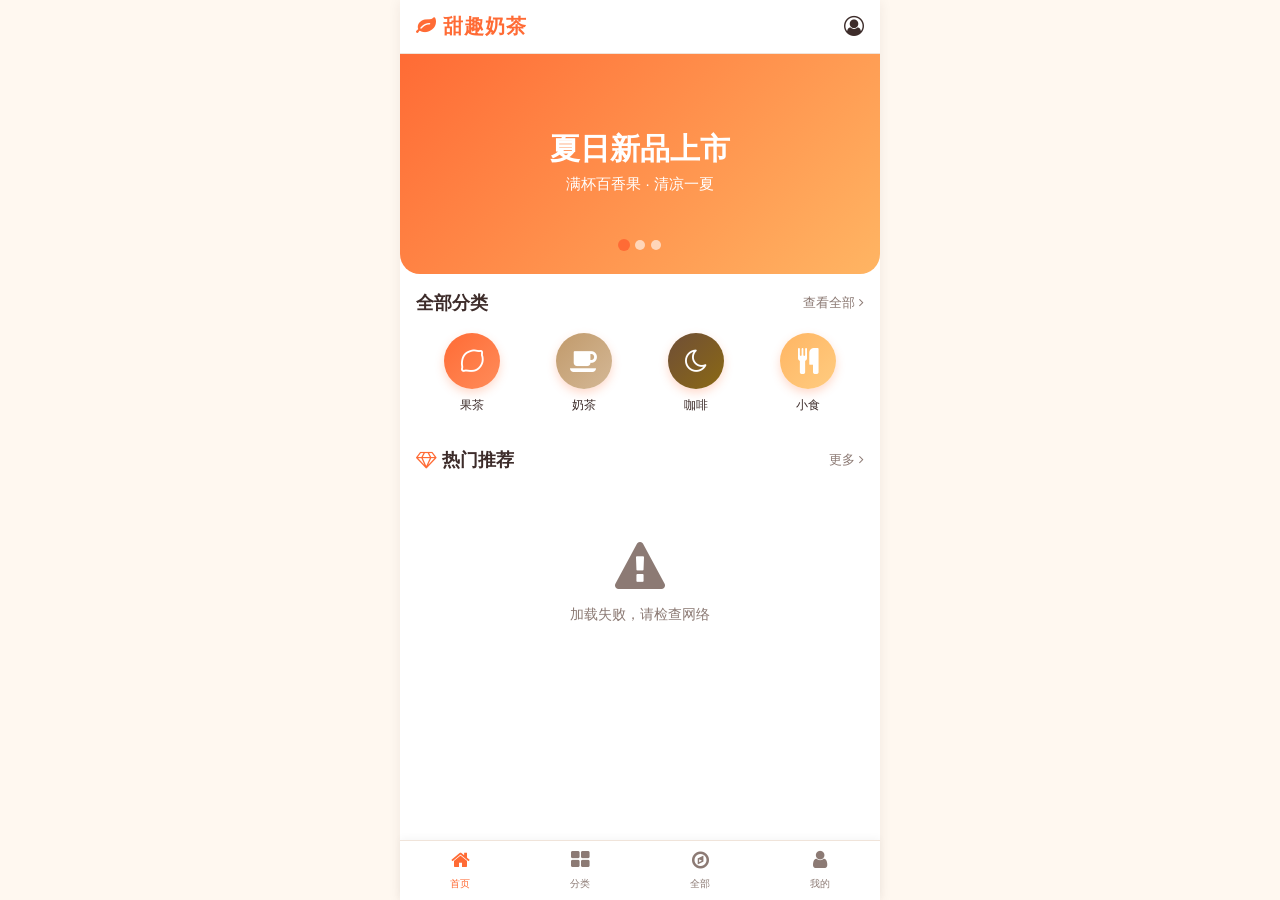
==== target/classes/static/index.html @ 74864b83 "模块12完成提交" ====
<!DOCTYPE html>
<html lang="zh-CN">
<head>
    <meta charset="UTF-8">
    <meta name="viewport" content="width=device-width, initial-scale=1.0, maximum-scale=1.0, user-scalable=no">
    <title>甜趣奶茶 - 首页</title>
    <!-- Bootstrap 3 CSS -->
    <link rel="stylesheet" href="https://cdn.jsdelivr.net/npm/bootstrap@3.4.1/dist/css/bootstrap.min.css">
    <!-- Font Awesome 图标库 -->
    <link rel="stylesheet" href="https://cdn.jsdelivr.net/npm/font-awesome@4.7.0/css/font-awesome.min.css">
    <!-- 全局公共样式 -->
    <link rel="stylesheet" href="css/common.css">
</head>
<body>
<div class="page-container">

    <!-- ========== 顶部导航栏 ========== -->
    <div class="top-nav">
        <div class="brand">
            <i class="fa fa-leaf"></i>甜趣奶茶
        </div>
        <div class="nav-right">
            <a href="profile.html" title="个人中心"><i class="fa fa-user-circle-o"></i></a>
        </div>
    </div>

    <!-- ========== 轮播图 ========== -->
    <div id="homeCarousel" class="carousel slide" data-ride="carousel">
        <!-- 指示器 -->
        <ol class="carousel-indicators">
            <li data-target="#homeCarousel" data-slide-to="0" class="active"></li>
            <li data-target="#homeCarousel" data-slide-to="1"></li>
            <li data-target="#homeCarousel" data-slide-to="2"></li>
        </ol>
        <!-- 轮播内容（使用占位背景色模拟图片） -->
        <div class="carousel-inner" role="listbox">
            <div class="item active">
                <div style="height:220px; background:linear-gradient(135deg, #FF6B35, #FFB563);
                            display:flex;align-items:center;justify-content:center;color:#fff;">
                    <div style="text-align:center;">
                        <h2 style="margin:0;font-weight:700;">夏日新品上市</h2>
                        <p style="margin:8px 0 0;font-size:15px;">满杯百香果 · 清凉一夏</p>
                    </div>
                </div>
            </div>
            <div class="item">
                <div style="height:220px; background:linear-gradient(135deg, #C19A6B, #E8C99B);
                            display:flex;align-items:center;justify-content:center;color:#fff;">
                    <div style="text-align:center;">
                        <h2 style="margin:0;font-weight:700;">芋泥波波回归</h2>
                        <p style="margin:8px 0 0;font-size:15px;">绵密芋泥 · 暖心之选</p>
                    </div>
                </div>
            </div>
            <div class="item">
                <div style="height:220px; background:linear-gradient(135deg, #6F4E37, #A0522D);
                            display:flex;align-items:center;justify-content:center;color:#fff;">
                    <div style="text-align:center;">
                        <h2 style="margin:0;font-weight:700;">新用户首单立减</h2>
                        <p style="margin:8px 0 0;font-size:15px;">注册即享 ¥5 优惠券</p>
                    </div>
                </div>
            </div>
        </div>
    </div>

    <!-- ========== 分类导航图标 ========== -->
    <div class="section-title">
        <h3>全部分类</h3>
        <a href="category.html" class="more">查看全部 <i class="fa fa-angle-right"></i></a>
    </div>
    <div class="category-icons">
        <div class="category-icon-item" onclick="location.href='category.html?cid=1'">
            <div class="icon-circle icon-1"><i class="fa fa-lemon-o"></i></div>
            <span>果茶</span>
        </div>
        <div class="category-icon-item" onclick="location.href='category.html?cid=2'">
            <div class="icon-circle icon-2"><i class="fa fa-coffee"></i></div>
            <span>奶茶</span>
        </div>
        <div class="category-icon-item" onclick="location.href='category.html?cid=3'">
            <div class="icon-circle icon-3"><i class="fa fa-moon-o"></i></div>
            <span>咖啡</span>
        </div>
        <div class="category-icon-item" onclick="location.href='category.html?cid=4'">
            <div class="icon-circle icon-4"><i class="fa fa-cutlery"></i></div>
            <span>小食</span>
        </div>
    </div>

    <!-- ========== 热门推荐区 ========== -->
    <div class="section-title">
        <h3><i class="fa fa-diamond" style="color:#FF6B35;"></i> 热门推荐</h3>
        <a href="list.html" class="more">更多 <i class="fa fa-angle-right"></i></a>
    </div>
    <div class="recommend-list" id="recommendList">
        <!-- 由 JS 动态渲染 -->
        <div class="empty-state">
            <i class="fa fa-spinner fa-spin"></i>
            <p>正在加载推荐…</p>
        </div>
    </div>

    <!-- ========== 底部公共导航栏 ========== -->
    <div class="bottom-nav">
        <div class="nav-item active" onclick="location.href='index.html'">
            <i class="fa fa-home"></i>
            <span>首页</span>
        </div>
        <div class="nav-item" onclick="location.href='category.html'">
            <i class="fa fa-th-large"></i>
            <span>分类</span>
        </div>
        <div class="nav-item" onclick="location.href='list.html'">
            <i class="fa fa-compass"></i>
            <span>全部</span>
        </div>
        <div class="nav-item" onclick="location.href='profile.html'">
            <i class="fa fa-user"></i>
            <span>我的</span>
        </div>
    </div>

</div><!-- /.page-container -->

<!-- jQuery (Bootstrap 依赖) -->
<script src="https://cdn.jsdelivr.net/npm/jquery@1.12.4/dist/jquery.min.js"></script>
<!-- Bootstrap 3 JS -->
<script src="https://cdn.jsdelivr.net/npm/bootstrap@3.4.1/dist/js/bootstrap.min.js"></script>
<!-- 首页逻辑 -->
<script src="js/index.js"></script>
</body>
</html>
---- target/classes/static/css/common.css ----
/* ===========================================
   甜趣奶茶点单系统 - 全局公共样式
   模块1：首页统筹（组长任务）
   =========================================== */

/* ---- 全局变量与重置 ---- */
:root {
    --primary: #FF6B35;       /* 活力橙 - 主色调 */
    --primary-dark: #E55A2B;
    --accent: #FFB563;        /* 暖金 - 强调色 */
    --bg-light: #FFF8F0;      /* 浅米色背景 */
    --text-dark: #3D2C2A;
    --text-gray: #8C7A74;
    --white: #FFFFFF;
    --border: #F0E4DA;
    --shadow: 0 2px 12px rgba(61, 44, 42, 0.08);
    --nav-height: 60px;
}

* {
    margin: 0;
    padding: 0;
    box-sizing: border-box;
}

html, body {
    height: 100%;
    font-family: "PingFang SC", "Microsoft YaHei", "Helvetica Neue", Arial, sans-serif;
    color: var(--text-dark);
    background: var(--bg-light);
}

body {
    padding-bottom: calc(var(--nav-height) + 20px); /* 为底部导航留空间 */
    -webkit-font-smoothing: antialiased;
}

a {
    color: var(--primary);
    text-decoration: none;
}
a:hover, a:focus {
    color: var(--primary-dark);
    text-decoration: none;
}

/* ---- 页面主容器 ---- */
.page-container {
    max-width: 480px;
    margin: 0 auto;
    background: var(--white);
    min-height: 100vh;
    box-shadow: var(--shadow);
    position: relative;
}

/* ---- 顶部导航栏 ---- */
.top-nav {
    display: flex;
    align-items: center;
    justify-content: space-between;
    padding: 12px 16px;
    background: var(--white);
    position: sticky;
    top: 0;
    z-index: 100;
    border-bottom: 1px solid var(--border);
}
.top-nav .brand {
    font-size: 20px;
    font-weight: 700;
    color: var(--primary);
    letter-spacing: 1px;
}
.top-nav .brand i {
    margin-right: 6px;
}
.top-nav .nav-right a {
    color: var(--text-dark);
    font-size: 20px;
    margin-left: 16px;
}

/* ---- 轮播图（Bootstrap 覆盖） ---- */
.carousel {
    border-radius: 0 0 20px 20px;
    overflow: hidden;
}
.carousel-inner .item img {
    width: 100%;
    height: 220px;
    object-fit: cover;
}
.carousel-indicators {
    bottom: 8px;
}
.carousel-indicators li {
    background-color: rgba(255,255,255,0.6);
    border: none;
}
.carousel-indicators .active {
    background-color: var(--primary);
}

/* ---- 区块标题 ---- */
.section-title {
    display: flex;
    align-items: center;
    justify-content: space-between;
    padding: 20px 16px 12px;
}
.section-title h3 {
    font-size: 18px;
    font-weight: 700;
    margin: 0;
    color: var(--text-dark);
}
.section-title .more {
    font-size: 13px;
    color: var(--text-gray);
}

/* ---- 分类导航图标 ---- */
.category-icons {
    display: flex;
    justify-content: space-around;
    padding: 8px 16px 16px;
}
.category-icon-item {
    text-align: center;
    cursor: pointer;
    transition: transform 0.2s;
}
.category-icon-item:hover {
    transform: scale(1.08);
}
.category-icon-item .icon-circle {
    width: 56px;
    height: 56px;
    border-radius: 50%;
    display: flex;
    align-items: center;
    justify-content: center;
    margin: 0 auto 8px;
    font-size: 26px;
    color: var(--white);
    box-shadow: 0 4px 10px rgba(255, 107, 53, 0.25);
}
.icon-1 { background: linear-gradient(135deg, #FF6B35, #FF8C5A); }
.icon-2 { background: linear-gradient(135deg, #C19A6B, #D4B896); }
.icon-3 { background: linear-gradient(135deg, #6F4E37, #8B6914); }
.icon-4 { background: linear-gradient(135deg, #FFB563, #FFCC80); }

.category-icon-item span {
    display: block;
    font-size: 12px;
    color: var(--text-dark);
    font-weight: 500;
}

/* ---- 推荐商品卡片 ---- */
.recommend-list {
    padding: 0 16px 16px;
}
.recommend-card {
    display: flex;
    align-items: center;
    background: var(--white);
    border-radius: 12px;
    padding: 10px;
    margin-bottom: 12px;
    box-shadow: var(--shadow);
    cursor: pointer;
    transition: transform 0.2s;
}
.recommend-card:hover {
    transform: translateY(-2px);
}
.recommend-card .card-img {
    width: 80px;
    height: 80px;
    border-radius: 10px;
    object-fit: cover;
    flex-shrink: 0;
    background: #F5E6D8;
}
.recommend-card .card-info {
    flex: 1;
    padding-left: 12px;
}
.recommend-card .card-info h4 {
    font-size: 15px;
    font-weight: 600;
    margin: 0 0 4px;
    color: var(--text-dark);
}
.recommend-card .card-info .desc {
    font-size: 12px;
    color: var(--text-gray);
    margin-bottom: 6px;
    white-space: nowrap;
    overflow: hidden;
    text-overflow: ellipsis;
}
.recommend-card .card-info .price {
    font-size: 18px;
    font-weight: 700;
    color: var(--primary);
}
.recommend-card .card-info .price::before {
    content: '¥';
    font-size: 13px;
}

/* ---- 底部公共导航栏 ---- */
.bottom-nav {
    position: fixed;
    bottom: 0;
    left: 50%;
    transform: translateX(-50%);
    width: 100%;
    max-width: 480px;
    height: var(--nav-height);
    background: var(--white);
    display: flex;
    justify-content: space-around;
    align-items: center;
    border-top: 1px solid var(--border);
    box-shadow: 0 -2px 8px rgba(0,0,0,0.04);
    z-index: 200;
}
.bottom-nav .nav-item {
    text-align: center;
    color: var(--text-gray);
    cursor: pointer;
    transition: color 0.2s;
    flex: 1;
}
.bottom-nav .nav-item.active {
    color: var(--primary);
}
.bottom-nav .nav-item i {
    display: block;
    font-size: 20px;
    margin-bottom: 2px;
}
.bottom-nav .nav-item span {
    font-size: 10px;
}

/* ---- 商品卡片（通用） ---- */
.product-grid {
    display: grid;
    grid-template-columns: 1fr 1fr;
    gap: 12px;
    padding: 0 16px 16px;
}
.product-card {
    background: var(--white);
    border-radius: 12px;
    overflow: hidden;
    box-shadow: var(--shadow);
    cursor: pointer;
    transition: transform 0.2s;
}
.product-card:hover {
    transform: translateY(-2px);
}
.product-card img {
    width: 100%;
    height: 140px;
    object-fit: cover;
    background: #F5E6D8;
}
.product-card .p-info {
    padding: 10px;
}
.product-card .p-info h5 {
    font-size: 14px;
    font-weight: 600;
    margin: 0 0 4px;
}
.product-card .p-info .p-price {
    font-size: 16px;
    font-weight: 700;
    color: var(--primary);
}
.product-card .p-info .p-price::before {
    content: '¥';
    font-size: 12px;
}

/* ---- 空状态 ---- */
.empty-state {
    text-align: center;
    padding: 60px 20px;
    color: var(--text-gray);
}
.empty-state i {
    font-size: 50px;
    display: block;
    margin-bottom: 12px;
}

/* ---- 简单按钮 ---- */
.btn-primary-custom {
    background: var(--primary);
    border: none;
    color: #fff;
    padding: 10px 24px;
    border-radius: 20px;
    font-size: 14px;
    font-weight: 600;
    cursor: pointer;
    transition: background 0.2s;
}
.btn-primary-custom:hover {
    background: var(--primary-dark);
}

.btn-outline-custom {
    background: transparent;
    border: 1.5px solid var(--primary);
    color: var(--primary);
    padding: 8px 20px;
    border-radius: 20px;
    font-size: 13px;
    cursor: pointer;
    transition: all 0.2s;
}
.btn-outline-custom:hover {
    background: var(--primary);
    color: #fff;
}

/* ---- 响应式 ---- */
@media (max-width: 480px) {
    .page-container {
        box-shadow: none;
    }
    .carousel-inner .item img {
        height: 180px;
    }
}
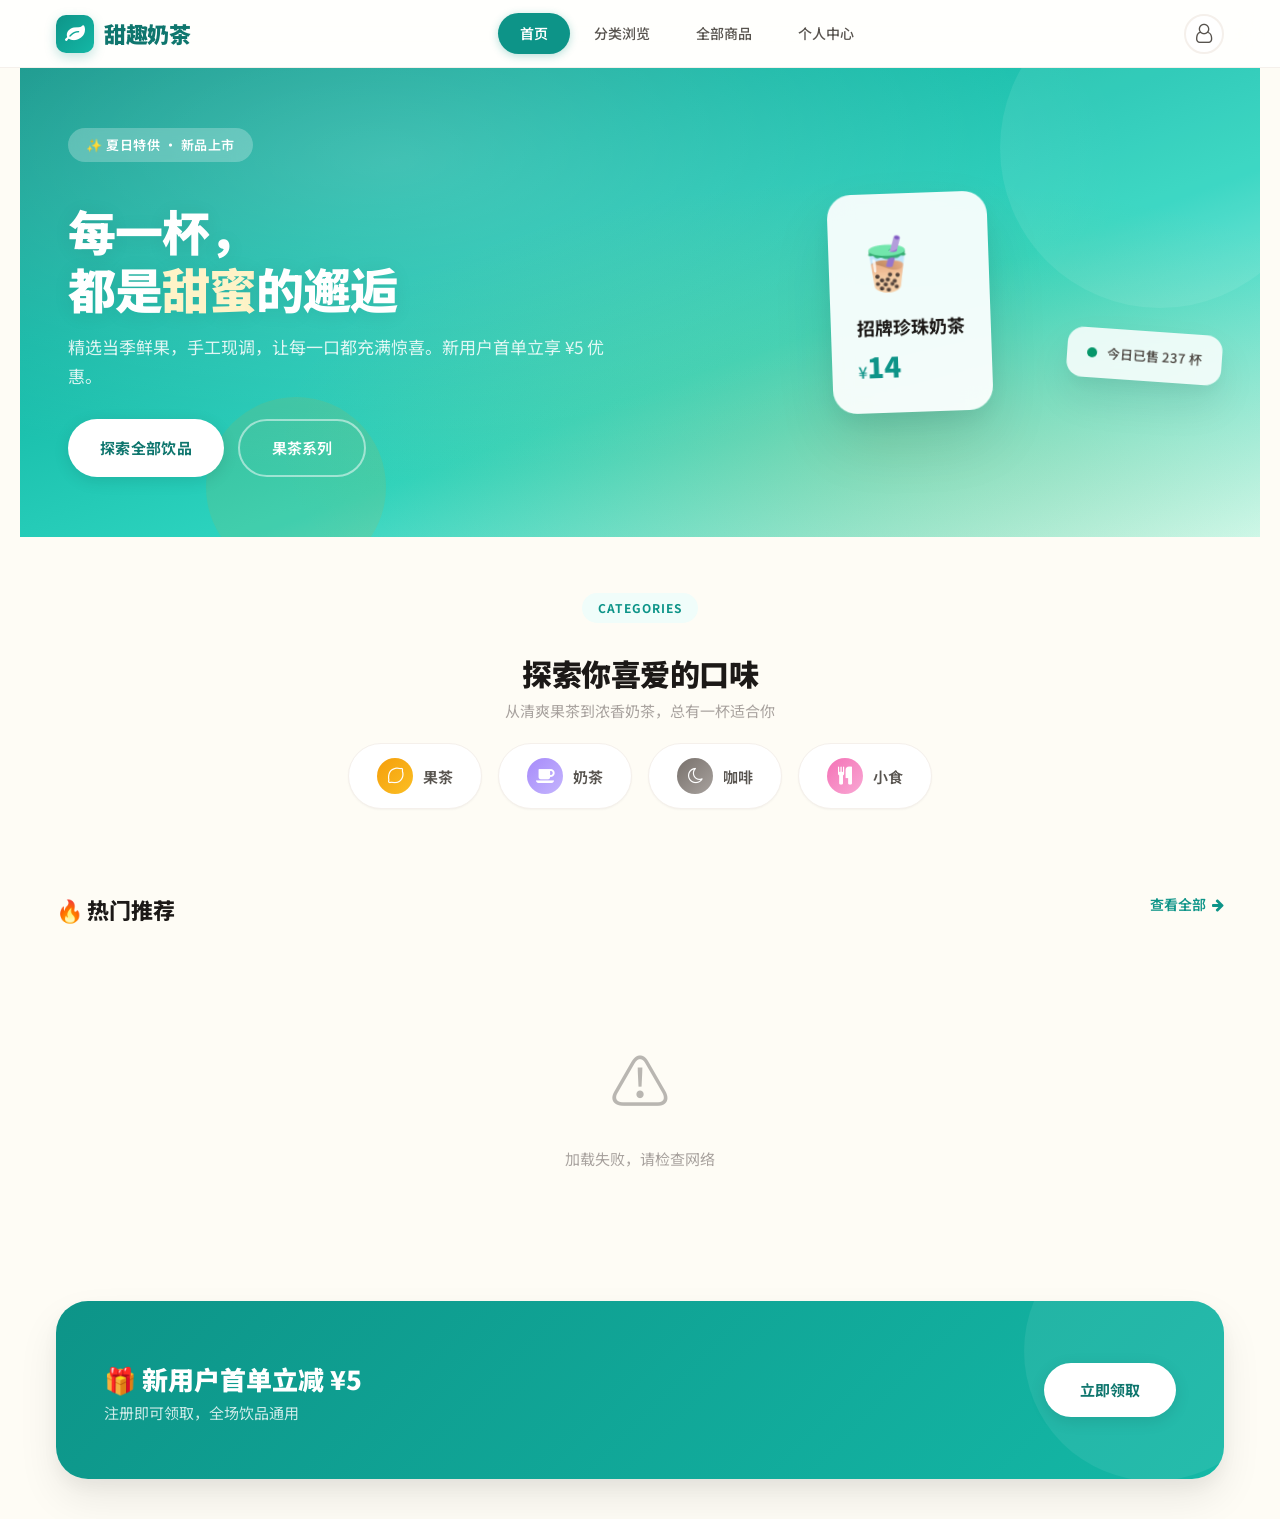
==== commit ed04822e: "美化前端" ====
--- a/target/classes/static/index.html
+++ b/target/classes/static/index.html
@@ -1,133 +1,107 @@
 <!DOCTYPE html>
 <html lang="zh-CN">
 <head>
-    <meta charset="UTF-8">
-    <meta name="viewport" content="width=device-width, initial-scale=1.0, maximum-scale=1.0, user-scalable=no">
-    <title>甜趣奶茶 - 首页</title>
-    <!-- Bootstrap 3 CSS -->
-    <link rel="stylesheet" href="https://cdn.jsdelivr.net/npm/bootstrap@3.4.1/dist/css/bootstrap.min.css">
-    <!-- Font Awesome 图标库 -->
-    <link rel="stylesheet" href="https://cdn.jsdelivr.net/npm/font-awesome@4.7.0/css/font-awesome.min.css">
-    <!-- 全局公共样式 -->
-    <link rel="stylesheet" href="css/common.css">
+<meta charset="UTF-8">
+<meta name="viewport" content="width=device-width,initial-scale=1.0">
+<title>甜趣奶茶 - 每一杯都是甜蜜的邂逅</title>
+<link rel="stylesheet" href="https://cdn.jsdelivr.net/npm/bootstrap@3.4.1/dist/css/bootstrap.min.css">
+<link rel="stylesheet" href="https://cdn.jsdelivr.net/npm/font-awesome@4.7.0/css/font-awesome.min.css">
+<link rel="stylesheet" href="css/common.css">
 </head>
 <body>
+
+<!-- ====== Header ====== -->
+<header class="desktop-header" id="mainHeader">
+  <div class="header-inner">
+    <a href="index.html" class="header-brand">
+      <div class="brand-icon"><i class="fa fa-leaf"></i></div>
+      甜趣奶茶
+    </a>
+    <nav class="header-nav">
+      <a class="nav-link active" href="index.html">首页</a>
+      <a class="nav-link" href="category.html">分类浏览</a>
+      <a class="nav-link" href="list.html">全部商品</a>
+      <a class="nav-link" href="profile.html">个人中心</a>
+    </nav>
+    <a href="profile.html" class="header-user-btn"><i class="fa fa-user-o"></i></a>
+  </div>
+</header>
+
 <div class="page-container">
 
-    <!-- ========== 顶部导航栏 ========== -->
-    <div class="top-nav">
-        <div class="brand">
-            <i class="fa fa-leaf"></i>甜趣奶茶
+  <!-- ====== Hero ====== -->
+  <section class="hero-banner">
+    <div class="hero-deco-2"></div>
+    <div class="hero-text">
+      <div class="hero-badge">✨ 夏日特供 · 新品上市</div>
+      <h1>每一杯，<br>都是<span class="highlight">甜蜜</span>的邂逅</h1>
+      <p>精选当季鲜果，手工现调，让每一口都充满惊喜。新用户首单立享 ¥5 优惠。</p>
+      <div class="hero-btns">
+        <button class="btn-hero-primary" onclick="location.href='list.html'">探索全部饮品</button>
+        <button class="btn-hero-outline" onclick="location.href='category.html?cid=1'">果茶系列</button>
+      </div>
+    </div>
+    <div class="hero-visual">
+      <div class="hero-float-card">
+        <div class="fc-emoji">🧋</div>
+        <div class="fc-title">招牌珍珠奶茶</div>
+        <div class="fc-price"><small>¥</small>14</div>
+      </div>
+      <div class="hero-float-card-2">
+        <div class="fc2-row">
+          <div class="fc2-dot"></div>
+          <span class="fc2-text">今日已售 237 杯</span>
         </div>
-        <div class="nav-right">
-            <a href="profile.html" title="个人中心"><i class="fa fa-user-circle-o"></i></a>
-        </div>
+      </div>
     </div>
+  </section>
 
-    <!-- ========== 轮播图 ========== -->
-    <div id="homeCarousel" class="carousel slide" data-ride="carousel">
-        <!-- 指示器 -->
-        <ol class="carousel-indicators">
-            <li data-target="#homeCarousel" data-slide-to="0" class="active"></li>
-            <li data-target="#homeCarousel" data-slide-to="1"></li>
-            <li data-target="#homeCarousel" data-slide-to="2"></li>
-        </ol>
-        <!-- 轮播内容（使用占位背景色模拟图片） -->
-        <div class="carousel-inner" role="listbox">
-            <div class="item active">
-                <div style="height:220px; background:linear-gradient(135deg, #FF6B35, #FFB563);
-                            display:flex;align-items:center;justify-content:center;color:#fff;">
-                    <div style="text-align:center;">
-                        <h2 style="margin:0;font-weight:700;">夏日新品上市</h2>
-                        <p style="margin:8px 0 0;font-size:15px;">满杯百香果 · 清凉一夏</p>
-                    </div>
-                </div>
-            </div>
-            <div class="item">
-                <div style="height:220px; background:linear-gradient(135deg, #C19A6B, #E8C99B);
-                            display:flex;align-items:center;justify-content:center;color:#fff;">
-                    <div style="text-align:center;">
-                        <h2 style="margin:0;font-weight:700;">芋泥波波回归</h2>
-                        <p style="margin:8px 0 0;font-size:15px;">绵密芋泥 · 暖心之选</p>
-                    </div>
-                </div>
-            </div>
-            <div class="item">
-                <div style="height:220px; background:linear-gradient(135deg, #6F4E37, #A0522D);
-                            display:flex;align-items:center;justify-content:center;color:#fff;">
-                    <div style="text-align:center;">
-                        <h2 style="margin:0;font-weight:700;">新用户首单立减</h2>
-                        <p style="margin:8px 0 0;font-size:15px;">注册即享 ¥5 优惠券</p>
-                    </div>
-                </div>
-            </div>
-        </div>
+  <!-- ====== 分类导航 ====== -->
+  <div class="section-head">
+    <div class="sh-label">Categories</div>
+    <h2>探索你喜爱的口味</h2>
+    <p>从清爽果茶到浓香奶茶，总有一杯适合你</p>
+  </div>
+  <div class="category-pills">
+    <div class="cat-pill" onclick="location.href='category.html?cid=1'">
+      <div class="cp-icon cp-1"><i class="fa fa-lemon-o"></i></div> 果茶
     </div>
+    <div class="cat-pill" onclick="location.href='category.html?cid=2'">
+      <div class="cp-icon cp-2"><i class="fa fa-coffee"></i></div> 奶茶
+    </div>
+    <div class="cat-pill" onclick="location.href='category.html?cid=3'">
+      <div class="cp-icon cp-3"><i class="fa fa-moon-o"></i></div> 咖啡
+    </div>
+    <div class="cat-pill" onclick="location.href='category.html?cid=4'">
+      <div class="cp-icon cp-4"><i class="fa fa-cutlery"></i></div> 小食
+    </div>
+  </div>
 
-    <!-- ========== 分类导航图标 ========== -->
-    <div class="section-title">
-        <h3>全部分类</h3>
-        <a href="category.html" class="more">查看全部 <i class="fa fa-angle-right"></i></a>
+  <!-- ====== 热门推荐 ====== -->
+  <div class="section-title-bar">
+    <h3>🔥 热门推荐</h3>
+    <a href="list.html" class="more-link">查看全部 <i class="fa fa-arrow-right"></i></a>
+  </div>
+  <div class="product-grid-4" id="recommendGrid">
+    <div class="empty-state">
+      <div class="es-icon">☕</div>
+      <p>正在加载推荐…</p>
     </div>
-    <div class="category-icons">
-        <div class="category-icon-item" onclick="location.href='category.html?cid=1'">
-            <div class="icon-circle icon-1"><i class="fa fa-lemon-o"></i></div>
-            <span>果茶</span>
-        </div>
-        <div class="category-icon-item" onclick="location.href='category.html?cid=2'">
-            <div class="icon-circle icon-2"><i class="fa fa-coffee"></i></div>
-            <span>奶茶</span>
-        </div>
-        <div class="category-icon-item" onclick="location.href='category.html?cid=3'">
-            <div class="icon-circle icon-3"><i class="fa fa-moon-o"></i></div>
-            <span>咖啡</span>
-        </div>
-        <div class="category-icon-item" onclick="location.href='category.html?cid=4'">
-            <div class="icon-circle icon-4"><i class="fa fa-cutlery"></i></div>
-            <span>小食</span>
-        </div>
+  </div>
+
+  <!-- ====== CTA Banner ====== -->
+  <div class="cta-banner">
+    <div class="cta-text">
+      <h3>🎁 新用户首单立减 ¥5</h3>
+      <p>注册即可领取，全场饮品通用</p>
     </div>
+    <button class="cta-btn" onclick="location.href='login.html'">立即领取</button>
+  </div>
 
-    <!-- ========== 热门推荐区 ========== -->
-    <div class="section-title">
-        <h3><i class="fa fa-diamond" style="color:#FF6B35;"></i> 热门推荐</h3>
-        <a href="list.html" class="more">更多 <i class="fa fa-angle-right"></i></a>
-    </div>
-    <div class="recommend-list" id="recommendList">
-        <!-- 由 JS 动态渲染 -->
-        <div class="empty-state">
-            <i class="fa fa-spinner fa-spin"></i>
-            <p>正在加载推荐…</p>
-        </div>
-    </div>
+</div>
 
-    <!-- ========== 底部公共导航栏 ========== -->
-    <div class="bottom-nav">
-        <div class="nav-item active" onclick="location.href='index.html'">
-            <i class="fa fa-home"></i>
-            <span>首页</span>
-        </div>
-        <div class="nav-item" onclick="location.href='category.html'">
-            <i class="fa fa-th-large"></i>
-            <span>分类</span>
-        </div>
-        <div class="nav-item" onclick="location.href='list.html'">
-            <i class="fa fa-compass"></i>
-            <span>全部</span>
-        </div>
-        <div class="nav-item" onclick="location.href='profile.html'">
-            <i class="fa fa-user"></i>
-            <span>我的</span>
-        </div>
-    </div>
-
-</div><!-- /.page-container -->
-
-<!-- jQuery (Bootstrap 依赖) -->
 <script src="https://cdn.jsdelivr.net/npm/jquery@1.12.4/dist/jquery.min.js"></script>
-<!-- Bootstrap 3 JS -->
 <script src="https://cdn.jsdelivr.net/npm/bootstrap@3.4.1/dist/js/bootstrap.min.js"></script>
-<!-- 首页逻辑 -->
 <script src="js/index.js"></script>
 </body>
 </html>
--- a/target/classes/static/css/common.css
+++ b/target/classes/static/css/common.css
@@ -1,344 +1,749 @@
-/* ===========================================
-   甜趣奶茶点单系统 - 全局公共样式
-   模块1：首页统筹（组长任务）
-   =========================================== */
-
-/* ---- 全局变量与重置 ---- */
+/* ============================================================
+   甜趣奶茶 · Sweet Tea
+   设计主题：都市茶寮 — 温润 × 精致 × 呼吸感
+   ============================================================ */
+
+@import url('https://fonts.googleapis.com/css2?family=Noto+Sans+SC:wght@400;500;600;700;900&display=swap');
+
 :root {
-    --primary: #FF6B35;       /* 活力橙 - 主色调 */
-    --primary-dark: #E55A2B;
-    --accent: #FFB563;        /* 暖金 - 强调色 */
-    --bg-light: #FFF8F0;      /* 浅米色背景 */
-    --text-dark: #3D2C2A;
-    --text-gray: #8C7A74;
-    --white: #FFFFFF;
-    --border: #F0E4DA;
-    --shadow: 0 2px 12px rgba(61, 44, 42, 0.08);
-    --nav-height: 60px;
-}
-
-* {
-    margin: 0;
-    padding: 0;
-    box-sizing: border-box;
-}
-
-html, body {
-    height: 100%;
-    font-family: "PingFang SC", "Microsoft YaHei", "Helvetica Neue", Arial, sans-serif;
-    color: var(--text-dark);
-    background: var(--bg-light);
-}
-
-body {
-    padding-bottom: calc(var(--nav-height) + 20px); /* 为底部导航留空间 */
-    -webkit-font-smoothing: antialiased;
-}
-
-a {
-    color: var(--primary);
-    text-decoration: none;
-}
-a:hover, a:focus {
-    color: var(--primary-dark);
-    text-decoration: none;
-}
-
-/* ---- 页面主容器 ---- */
-.page-container {
-    max-width: 480px;
-    margin: 0 auto;
-    background: var(--white);
-    min-height: 100vh;
-    box-shadow: var(--shadow);
-    position: relative;
-}
-
-/* ---- 顶部导航栏 ---- */
-.top-nav {
-    display: flex;
-    align-items: center;
-    justify-content: space-between;
-    padding: 12px 16px;
-    background: var(--white);
-    position: sticky;
-    top: 0;
-    z-index: 100;
-    border-bottom: 1px solid var(--border);
-}
-.top-nav .brand {
-    font-size: 20px;
-    font-weight: 700;
-    color: var(--primary);
-    letter-spacing: 1px;
-}
-.top-nav .brand i {
-    margin-right: 6px;
-}
-.top-nav .nav-right a {
-    color: var(--text-dark);
-    font-size: 20px;
-    margin-left: 16px;
-}
-
-/* ---- 轮播图（Bootstrap 覆盖） ---- */
-.carousel {
-    border-radius: 0 0 20px 20px;
-    overflow: hidden;
-}
-.carousel-inner .item img {
-    width: 100%;
-    height: 220px;
-    object-fit: cover;
-}
-.carousel-indicators {
-    bottom: 8px;
-}
-.carousel-indicators li {
-    background-color: rgba(255,255,255,0.6);
-    border: none;
-}
-.carousel-indicators .active {
-    background-color: var(--primary);
-}
-
-/* ---- 区块标题 ---- */
-.section-title {
-    display: flex;
-    align-items: center;
-    justify-content: space-between;
-    padding: 20px 16px 12px;
-}
-.section-title h3 {
-    font-size: 18px;
-    font-weight: 700;
-    margin: 0;
-    color: var(--text-dark);
-}
-.section-title .more {
-    font-size: 13px;
-    color: var(--text-gray);
-}
-
-/* ---- 分类导航图标 ---- */
-.category-icons {
-    display: flex;
-    justify-content: space-around;
-    padding: 8px 16px 16px;
-}
-.category-icon-item {
-    text-align: center;
-    cursor: pointer;
-    transition: transform 0.2s;
-}
-.category-icon-item:hover {
-    transform: scale(1.08);
-}
-.category-icon-item .icon-circle {
-    width: 56px;
-    height: 56px;
-    border-radius: 50%;
-    display: flex;
-    align-items: center;
-    justify-content: center;
-    margin: 0 auto 8px;
-    font-size: 26px;
-    color: var(--white);
-    box-shadow: 0 4px 10px rgba(255, 107, 53, 0.25);
-}
-.icon-1 { background: linear-gradient(135deg, #FF6B35, #FF8C5A); }
-.icon-2 { background: linear-gradient(135deg, #C19A6B, #D4B896); }
-.icon-3 { background: linear-gradient(135deg, #6F4E37, #8B6914); }
-.icon-4 { background: linear-gradient(135deg, #FFB563, #FFCC80); }
-
-.category-icon-item span {
-    display: block;
-    font-size: 12px;
-    color: var(--text-dark);
-    font-weight: 500;
-}
-
-/* ---- 推荐商品卡片 ---- */
-.recommend-list {
-    padding: 0 16px 16px;
-}
-.recommend-card {
-    display: flex;
-    align-items: center;
-    background: var(--white);
-    border-radius: 12px;
-    padding: 10px;
-    margin-bottom: 12px;
-    box-shadow: var(--shadow);
-    cursor: pointer;
-    transition: transform 0.2s;
-}
-.recommend-card:hover {
-    transform: translateY(-2px);
-}
-.recommend-card .card-img {
-    width: 80px;
-    height: 80px;
-    border-radius: 10px;
-    object-fit: cover;
-    flex-shrink: 0;
-    background: #F5E6D8;
-}
-.recommend-card .card-info {
-    flex: 1;
-    padding-left: 12px;
-}
-.recommend-card .card-info h4 {
-    font-size: 15px;
-    font-weight: 600;
-    margin: 0 0 4px;
-    color: var(--text-dark);
-}
-.recommend-card .card-info .desc {
-    font-size: 12px;
-    color: var(--text-gray);
-    margin-bottom: 6px;
-    white-space: nowrap;
-    overflow: hidden;
-    text-overflow: ellipsis;
-}
-.recommend-card .card-info .price {
-    font-size: 18px;
-    font-weight: 700;
-    color: var(--primary);
-}
-.recommend-card .card-info .price::before {
-    content: '¥';
-    font-size: 13px;
-}
-
-/* ---- 底部公共导航栏 ---- */
-.bottom-nav {
-    position: fixed;
-    bottom: 0;
-    left: 50%;
-    transform: translateX(-50%);
-    width: 100%;
-    max-width: 480px;
-    height: var(--nav-height);
-    background: var(--white);
-    display: flex;
-    justify-content: space-around;
-    align-items: center;
-    border-top: 1px solid var(--border);
-    box-shadow: 0 -2px 8px rgba(0,0,0,0.04);
-    z-index: 200;
-}
-.bottom-nav .nav-item {
-    text-align: center;
-    color: var(--text-gray);
-    cursor: pointer;
-    transition: color 0.2s;
-    flex: 1;
-}
-.bottom-nav .nav-item.active {
-    color: var(--primary);
-}
-.bottom-nav .nav-item i {
-    display: block;
-    font-size: 20px;
-    margin-bottom: 2px;
-}
-.bottom-nav .nav-item span {
-    font-size: 10px;
-}
-
-/* ---- 商品卡片（通用） ---- */
-.product-grid {
-    display: grid;
-    grid-template-columns: 1fr 1fr;
-    gap: 12px;
-    padding: 0 16px 16px;
-}
-.product-card {
-    background: var(--white);
-    border-radius: 12px;
-    overflow: hidden;
-    box-shadow: var(--shadow);
-    cursor: pointer;
-    transition: transform 0.2s;
-}
-.product-card:hover {
-    transform: translateY(-2px);
-}
-.product-card img {
-    width: 100%;
-    height: 140px;
-    object-fit: cover;
-    background: #F5E6D8;
-}
-.product-card .p-info {
-    padding: 10px;
-}
-.product-card .p-info h5 {
-    font-size: 14px;
-    font-weight: 600;
-    margin: 0 0 4px;
-}
-.product-card .p-info .p-price {
-    font-size: 16px;
-    font-weight: 700;
-    color: var(--primary);
-}
-.product-card .p-info .p-price::before {
-    content: '¥';
-    font-size: 12px;
-}
-
-/* ---- 空状态 ---- */
-.empty-state {
-    text-align: center;
-    padding: 60px 20px;
-    color: var(--text-gray);
-}
-.empty-state i {
-    font-size: 50px;
-    display: block;
-    margin-bottom: 12px;
-}
-
-/* ---- 简单按钮 ---- */
-.btn-primary-custom {
-    background: var(--primary);
-    border: none;
-    color: #fff;
-    padding: 10px 24px;
-    border-radius: 20px;
-    font-size: 14px;
-    font-weight: 600;
-    cursor: pointer;
-    transition: background 0.2s;
-}
-.btn-primary-custom:hover {
-    background: var(--primary-dark);
-}
-
-.btn-outline-custom {
-    background: transparent;
-    border: 1.5px solid var(--primary);
-    color: var(--primary);
-    padding: 8px 20px;
-    border-radius: 20px;
-    font-size: 13px;
-    cursor: pointer;
-    transition: all 0.2s;
-}
-.btn-outline-custom:hover {
-    background: var(--primary);
-    color: #fff;
-}
-
-/* ---- 响应式 ---- */
-@media (max-width: 480px) {
-    .page-container {
-        box-shadow: none;
-    }
-    .carousel-inner .item img {
-        height: 180px;
-    }
-}
+  /* === 主色系：暖茶绿 === */
+  --color-primary:       #0D9488;
+  --color-primary-light: #14B8A6;
+  --color-primary-dark:  #0F766E;
+  --color-primary-dim:   #CCFBF1;
+  --color-primary-pale:  #F0FDFA;
+
+  /* === 强调色：蜜金 === */
+  --color-accent:        #F59E0B;
+  --color-accent-light:  #FBBF24;
+  --color-accent-pale:   #FFFBEB;
+
+  /* === 中性色 === */
+  --color-bg:            #FEFCF5;
+  --color-surface:       #FFFFFF;
+  --color-text:          #1C1917;
+  --color-text-secondary:#57534E;
+  --color-text-muted:    #A8A29E;
+  --color-border:        #E7E5E4;
+  --color-border-light:  #F5F0EB;
+
+  /* === 语义色 === */
+  --color-success:       #059669;
+  --color-error:         #DC2626;
+  --color-info:          #0284C7;
+
+  /* === 尺寸 === */
+  --header-h: 68px;
+  --radius-sm: 10px;
+  --radius:    16px;
+  --radius-lg: 24px;
+  --radius-xl: 32px;
+  --content-max: 1240px;
+
+  /* === 阴影 === */
+  --shadow-xs: 0 1px 2px rgba(0,0,0,.04);
+  --shadow-sm: 0 1px 3px rgba(0,0,0,.06), 0 1px 2px rgba(0,0,0,.04);
+  --shadow:    0 4px 6px rgba(0,0,0,.04), 0 2px 4px rgba(0,0,0,.04);
+  --shadow-md: 0 10px 20px rgba(0,0,0,.06), 0 4px 8px rgba(0,0,0,.04);
+  --shadow-lg: 0 20px 40px rgba(0,0,0,.08), 0 8px 16px rgba(0,0,0,.04);
+  --shadow-xl: 0 30px 60px rgba(0,0,0,.10), 0 10px 24px rgba(0,0,0,.06);
+  --shadow-glow: 0 0 0 4px rgba(13,148,136,.12);
+  --shadow-glow-lg: 0 0 0 8px rgba(13,148,136,.08);
+
+  /* === 动效 === */
+  --ease-out: cubic-bezier(.16,1,.3,1);
+  --ease-spring: cubic-bezier(.34,1.56,.64,1);
+  --duration-fast: .15s;
+  --duration: .25s;
+  --duration-slow: .4s;
+}
+
+/* ============================================================
+   Reset & Base
+   ============================================================ */
+*,*::before,*::after{box-sizing:border-box;margin:0;padding:0}
+html{scroll-behavior:smooth;-webkit-font-smoothing:antialiased;-moz-osx-font-smoothing:grayscale}
+body{
+  font-family:'Noto Sans SC',"PingFang SC","Microsoft YaHei",system-ui,sans-serif;
+  font-size:15px;line-height:1.7;font-weight:400;
+  color:var(--color-text);background:var(--color-bg);
+  overflow-x:hidden;
+}
+a{color:inherit;text-decoration:none}
+img{max-width:100%;display:block}
+button{cursor:pointer;font-family:inherit}
+input,button,textarea{font-family:inherit;font-size:inherit}
+
+::selection{background:var(--color-primary-dim);color:var(--color-primary-dark)}
+
+/* ============================================================
+   Header — 毛玻璃导航
+   ============================================================ */
+.desktop-header{
+  position:sticky;top:0;z-index:1000;
+  height:var(--header-h);
+  background:rgba(255,255,255,.82);
+  backdrop-filter:blur(20px) saturate(180%);
+  -webkit-backdrop-filter:blur(20px) saturate(180%);
+  border-bottom:1px solid var(--color-border-light);
+  transition:box-shadow var(--duration);
+}
+.desktop-header.scrolled{box-shadow:var(--shadow-md)}
+
+.header-inner{
+  max-width:var(--content-max);margin:0 auto;
+  height:100%;display:flex;align-items:center;justify-content:space-between;
+  padding:0 36px;
+}
+
+/* Logo */
+.header-brand{
+  display:flex;align-items:center;gap:10px;
+  font-size:22px;font-weight:900;color:var(--color-primary-dark);
+  letter-spacing:-.3px;
+}
+.header-brand .brand-icon{
+  width:38px;height:38px;border-radius:var(--radius-sm);
+  background:linear-gradient(135deg,var(--color-primary),var(--color-primary-light));
+  display:flex;align-items:center;justify-content:center;
+  color:#fff;font-size:20px;
+  box-shadow:0 4px 12px rgba(13,148,136,.25);
+}
+
+/* Nav Links */
+.header-nav{display:flex;align-items:center;gap:2px}
+.header-nav .nav-link{
+  padding:9px 22px;border-radius:40px;font-size:14px;font-weight:500;
+  color:var(--color-text-secondary);transition:all var(--duration) var(--ease-out);
+  position:relative;
+}
+.header-nav .nav-link:hover{color:var(--color-primary);background:var(--color-primary-pale)}
+.header-nav .nav-link.active{
+  color:#fff;background:var(--color-primary);
+  font-weight:600;box-shadow:0 2px 8px rgba(13,148,136,.3);
+}
+
+/* User Btn */
+.header-user-btn{
+  width:40px;height:40px;border-radius:50%;
+  border:2px solid var(--color-border-light);
+  background:var(--color-surface);
+  display:flex;align-items:center;justify-content:center;
+  color:var(--color-text-secondary);font-size:19px;
+  transition:all var(--duration) var(--ease-out);
+}
+.header-user-btn:hover{
+  border-color:var(--color-primary);color:var(--color-primary);
+  box-shadow:var(--shadow-glow);
+}
+
+/* ============================================================
+   Page Container
+   ============================================================ */
+.page-container{
+  max-width:var(--content-max);margin:0 auto;
+  min-height:calc(100vh - var(--header-h));
+}
+
+/* ============================================================
+   Hero Section — 首页大屏
+   ============================================================ */
+.hero-banner{
+  position:relative;overflow:hidden;
+  background:linear-gradient(160deg,#0D9488 0%,#14B8A6 30%,#2DD4BF 60%,#CCFBF1 100%);
+  padding:60px 48px;display:flex;align-items:center;
+  min-height:420px;
+}
+.hero-banner::before{
+  content:'';position:absolute;inset:0;
+  background:radial-gradient(ellipse at 30% 20%,rgba(255,255,255,.2) 0%,transparent 60%),
+             radial-gradient(ellipse at 70% 80%,rgba(245,158,11,.15) 0%,transparent 50%);
+  pointer-events:none;
+}
+/* 装饰圆 */
+.hero-banner::after{
+  content:'';position:absolute;
+  width:320px;height:320px;border-radius:50%;
+  background:rgba(255,255,255,.08);
+  top:-80px;right:-60px;
+}
+.hero-deco-2{
+  position:absolute;width:180px;height:180px;border-radius:50%;
+  background:rgba(245,158,11,.1);
+  bottom:-40px;left:15%;
+  pointer-events:none;
+}
+
+.hero-text{position:relative;z-index:2;max-width:540px}
+.hero-badge{
+  display:inline-block;padding:6px 18px;border-radius:40px;
+  background:rgba(255,255,255,.25);backdrop-filter:blur(10px);
+  color:#fff;font-size:13px;font-weight:600;letter-spacing:.5px;
+  margin-bottom:20px;
+}
+.hero-text h1{
+  font-size:48px;font-weight:900;color:#fff;
+  line-height:1.2;letter-spacing:-1px;margin-bottom:16px;
+  text-shadow:0 2px 20px rgba(0,0,0,.08);
+}
+.hero-text h1 .highlight{color:#FEF3C7}
+.hero-text p{
+  font-size:17px;color:rgba(255,255,255,.85);line-height:1.7;margin-bottom:28px;
+}
+.hero-btns{display:flex;gap:14px}
+.btn-hero-primary{
+  padding:14px 32px;border-radius:50px;border:none;
+  background:#fff;color:var(--color-primary-dark);
+  font-size:15px;font-weight:700;letter-spacing:.3px;
+  box-shadow:0 4px 16px rgba(0,0,0,.1);
+  transition:all var(--duration) var(--ease-out);
+}
+.btn-hero-primary:hover{transform:translateY(-2px);box-shadow:0 8px 24px rgba(0,0,0,.15)}
+.btn-hero-outline{
+  padding:14px 32px;border-radius:50px;
+  border:2px solid rgba(255,255,255,.5);background:transparent;
+  color:#fff;font-size:15px;font-weight:600;
+  transition:all var(--duration) var(--ease-out);
+}
+.btn-hero-outline:hover{background:rgba(255,255,255,.15);border-color:#fff}
+
+/* Hero 右侧浮动卡片 */
+.hero-visual{position:relative;z-index:2;flex:1;display:flex;justify-content:center;align-items:center;user-select:none}
+.hero-float-card{
+  background:rgba(255,255,255,.92);backdrop-filter:blur(12px);
+  border-radius:var(--radius-lg);padding:22px 26px;
+  box-shadow:var(--shadow-xl);
+  transform:rotate(-2deg);animation:floatCard 3s ease-in-out infinite;
+}
+@keyframes floatCard{
+  0%,100%{transform:rotate(-2deg) translateY(0)}
+  50%{transform:rotate(-2deg) translateY(-10px)}
+}
+.hero-float-card .fc-emoji{font-size:52px;margin-bottom:8px}
+.hero-float-card .fc-title{font-weight:700;font-size:18px;color:var(--color-text)}
+.hero-float-card .fc-price{font-size:28px;font-weight:900;color:var(--color-primary)}
+.hero-float-card .fc-price small{font-size:16px;font-weight:500}
+
+.hero-float-card-2{
+  position:absolute;right:-10px;bottom:30px;
+  background:rgba(255,255,255,.85);backdrop-filter:blur(12px);
+  border-radius:var(--radius);padding:14px 20px;
+  box-shadow:var(--shadow-lg);
+  transform:rotate(4deg);animation:floatCard2 3.5s ease-in-out infinite;
+}
+@keyframes floatCard2{
+  0%,100%{transform:rotate(4deg) translateY(0)}
+  50%{transform:rotate(4deg) translateY(-8px)}
+}
+.hero-float-card-2 .fc2-row{display:flex;align-items:center;gap:10px}
+.hero-float-card-2 .fc2-dot{
+  width:10px;height:10px;border-radius:50%;background:var(--color-success);
+  animation:pulse 2s ease-in-out infinite;
+}
+@keyframes pulse{
+  0%,100%{opacity:1;transform:scale(1)}
+  50%{opacity:.5;transform:scale(1.3)}
+}
+.hero-float-card-2 .fc2-text{font-size:13px;font-weight:600;color:var(--color-text-secondary)}
+
+/* ============================================================
+   Section Titles
+   ============================================================ */
+.section-head{
+  text-align:center;padding:56px 32px 8px;
+}
+.section-head .sh-label{
+  display:inline-block;padding:5px 16px;border-radius:40px;
+  background:var(--color-primary-pale);color:var(--color-primary);
+  font-size:12px;font-weight:700;letter-spacing:1px;text-transform:uppercase;
+  margin-bottom:14px;
+}
+.section-head h2{
+  font-size:30px;font-weight:900;color:var(--color-text);
+  letter-spacing:-.5px;margin-bottom:8px;
+}
+.section-head p{color:var(--color-text-muted);font-size:15px;max-width:500px;margin:0 auto}
+
+.section-title-bar{
+  display:flex;align-items:center;justify-content:space-between;
+  padding:32px 36px 16px;
+}
+.section-title-bar h3{font-size:22px;font-weight:800;color:var(--color-text);letter-spacing:-.3px}
+.section-title-bar .more-link{
+  font-size:14px;font-weight:600;color:var(--color-primary);
+  display:flex;align-items:center;gap:6px;transition:gap var(--duration);
+}
+.section-title-bar .more-link:hover{gap:10px}
+
+/* ============================================================
+   Category Icon Pills
+   ============================================================ */
+.category-pills{
+  display:flex;justify-content:center;gap:16px;flex-wrap:wrap;
+  padding:12px 36px 36px;
+}
+.cat-pill{
+  display:flex;align-items:center;gap:10px;
+  padding:14px 28px;border-radius:50px;
+  background:var(--color-surface);border:1.5px solid var(--color-border-light);
+  cursor:pointer;font-size:15px;font-weight:600;color:var(--color-text-secondary);
+  transition:all var(--duration) var(--ease-out);
+  box-shadow:var(--shadow-xs);
+}
+.cat-pill:hover{transform:translateY(-2px);box-shadow:var(--shadow-md);border-color:var(--color-primary-light)}
+.cat-pill .cp-icon{
+  width:36px;height:36px;border-radius:50%;
+  display:flex;align-items:center;justify-content:center;font-size:18px;
+  color:#fff;flex-shrink:0;
+}
+.cp-1{background:linear-gradient(135deg,#F59E0B,#FBBF24)}
+.cp-2{background:linear-gradient(135deg,#A78BFA,#C4B5FD)}
+.cp-3{background:linear-gradient(135deg,#78716C,#A8A29E)}
+.cp-4{background:linear-gradient(135deg,#F472B6,#F9A8D4)}
+
+/* ============================================================
+   Product Cards — 通用商品卡片
+   ============================================================ */
+.product-grid-4{
+  display:grid;grid-template-columns:repeat(4,1fr);gap:24px;
+  padding:0 36px 40px;
+}
+.product-grid-3{
+  display:grid;grid-template-columns:repeat(3,1fr);gap:24px;
+  padding:0 36px 40px;
+}
+
+.product-card{
+  background:var(--color-surface);border-radius:var(--radius-lg);
+  overflow:hidden;cursor:pointer;
+  border:1px solid var(--color-border-light);
+  box-shadow:var(--shadow-sm);
+  transition:all var(--duration-slow) var(--ease-out);
+  position:relative;
+}
+.product-card:hover{
+  transform:translateY(-6px);
+  box-shadow:var(--shadow-lg);
+  border-color:var(--color-primary-dim);
+}
+.product-card .pc-img-wrap{
+  position:relative;overflow:hidden;background:linear-gradient(135deg,#F0FDFA,#E0F2FE);
+}
+.product-card .pc-img-wrap img{
+  width:100%;height:200px;object-fit:cover;transition:transform .5s var(--ease-out);
+}
+.product-card:hover .pc-img-wrap img{transform:scale(1.06)}
+.product-card .pc-badge{
+  position:absolute;top:12px;left:12px;
+  padding:4px 12px;border-radius:20px;
+  font-size:11px;font-weight:700;letter-spacing:.3px;
+}
+.pc-badge-hot{background:var(--color-accent);color:#fff}
+.pc-badge-new{background:var(--color-primary);color:#fff}
+.product-card .pc-body{padding:16px 20px 20px}
+.product-card .pc-body .pc-name{font-size:16px;font-weight:700;color:var(--color-text);margin-bottom:4px}
+.product-card .pc-body .pc-desc{
+  font-size:13px;color:var(--color-text-muted);margin-bottom:12px;
+  white-space:nowrap;overflow:hidden;text-overflow:ellipsis;
+}
+.product-card .pc-body .pc-footer{display:flex;align-items:center;justify-content:space-between}
+.product-card .pc-body .pc-price{font-size:22px;font-weight:900;color:var(--color-primary-dark)}
+.product-card .pc-body .pc-price small{font-size:14px;font-weight:500;color:var(--color-text-muted);margin-left:2px}
+.product-card .pc-body .pc-price .symbol{font-size:15px;font-weight:600}
+
+.product-card .pc-body .pc-btn{
+  padding:8px 20px;border-radius:40px;border:none;
+  background:var(--color-primary-pale);color:var(--color-primary);
+  font-size:13px;font-weight:700;
+  transition:all var(--duration) var(--ease-out);
+}
+.product-card:hover .pc-body .pc-btn{
+  background:var(--color-primary);color:#fff;
+  box-shadow:0 4px 12px rgba(13,148,136,.3);
+}
+
+/* ============================================================
+   Shop Now Banner (首页 CTA)
+   ============================================================ */
+.cta-banner{
+  margin:0 36px 40px;padding:44px 48px;
+  border-radius:var(--radius-xl);
+  background:linear-gradient(135deg,#0D9488,#14B8A6);
+  display:flex;align-items:center;justify-content:space-between;
+  position:relative;overflow:hidden;
+  box-shadow:var(--shadow-lg);
+}
+.cta-banner::before{
+  content:'';position:absolute;
+  width:260px;height:260px;border-radius:50%;
+  background:rgba(255,255,255,.07);
+  right:-60px;top:-80px;
+}
+.cta-banner .cta-text{position:relative;z-index:1}
+.cta-banner .cta-text h3{font-size:26px;font-weight:900;color:#fff;margin-bottom:6px}
+.cta-banner .cta-text p{color:rgba(255,255,255,.8);font-size:15px}
+.cta-banner .cta-btn{
+  position:relative;z-index:1;
+  padding:14px 36px;border-radius:50px;border:none;
+  background:#fff;color:var(--color-primary-dark);
+  font-size:15px;font-weight:700;
+  box-shadow:0 4px 16px rgba(0,0,0,.1);
+  transition:all var(--duration) var(--ease-out);
+  white-space:nowrap;
+}
+.cta-banner .cta-btn:hover{transform:translateY(-2px);box-shadow:0 8px 24px rgba(0,0,0,.15)}
+
+/* ============================================================
+   Detail Page Layout
+   ============================================================ */
+.detail-layout{
+  display:flex;min-height:calc(100vh - var(--header-h));
+}
+.detail-gallery{
+  flex:1;background:linear-gradient(180deg,#F0FDFA,#fff);
+  display:flex;align-items:center;justify-content:center;
+  padding:48px;
+}
+.detail-gallery img{
+  max-width:100%;max-height:500px;border-radius:var(--radius-xl);
+  box-shadow:var(--shadow-xl);object-fit:cover;
+}
+.detail-panel{
+  width:440px;flex-shrink:0;padding:40px 36px;
+  display:flex;flex-direction:column;overflow-y:auto;
+  border-left:1px solid var(--color-border-light);
+  background:var(--color-surface);
+}
+.detail-panel .dp-category{
+  display:inline-block;padding:4px 14px;border-radius:20px;
+  background:var(--color-primary-pale);color:var(--color-primary);
+  font-size:12px;font-weight:700;letter-spacing:.5px;
+  margin-bottom:12px;width:fit-content;
+}
+.detail-panel h1{font-size:30px;font-weight:900;color:var(--color-text);margin-bottom:8px;letter-spacing:-.5px}
+.detail-panel .dp-desc{font-size:14px;color:var(--color-text-muted);line-height:1.8;margin-bottom:20px}
+.detail-panel .dp-price-big{font-size:38px;font-weight:900;color:var(--color-primary-dark);margin-bottom:4px}
+.detail-panel .dp-price-big .yen{font-size:22px;font-weight:600}
+.detail-panel .dp-stock{font-size:13px;color:var(--color-text-muted);margin-bottom:28px}
+
+/* Spec */
+.spec-block{margin-bottom:24px}
+.spec-block .spec-label{font-size:13px;font-weight:700;color:var(--color-text-secondary);margin-bottom:10px;text-transform:uppercase;letter-spacing:.5px}
+.spec-options{display:flex;flex-wrap:wrap;gap:8px}
+.spec-opt{
+  padding:10px 22px;border-radius:40px;border:1.5px solid var(--color-border);
+  font-size:14px;font-weight:500;color:var(--color-text-secondary);
+  cursor:pointer;transition:all var(--duration-fast) var(--ease-out);
+  background:var(--color-surface);user-select:none;
+}
+.spec-opt:hover{border-color:var(--color-primary-light)}
+.spec-opt.active{
+  border-color:var(--color-primary);background:var(--color-primary-pale);
+  color:var(--color-primary-dark);font-weight:700;
+  box-shadow:0 0 0 3px rgba(13,148,136,.1);
+}
+
+/* Qty */
+.qty-row{display:flex;align-items:center;justify-content:space-between;padding:10px 0;margin-bottom:24px}
+.qty-row .qty-label{font-size:14px;font-weight:700;color:var(--color-text-secondary)}
+.qty-stepper{display:flex;align-items:center}
+.qty-stepper button{
+  width:40px;height:40px;border:1.5px solid var(--color-border);
+  background:var(--color-surface);font-size:16px;color:var(--color-text-secondary);
+  transition:all var(--duration-fast);
+}
+.qty-stepper button:first-child{border-radius:40px 0 0 40px}
+.qty-stepper button:last-child{border-radius:0 40px 40px 0}
+.qty-stepper button:hover{background:var(--color-primary-pale);color:var(--color-primary)}
+.qty-stepper button:disabled{opacity:.4;cursor:not-allowed}
+.qty-stepper .qty-val{
+  width:54px;height:40px;text-align:center;line-height:40px;
+  font-size:16px;font-weight:700;color:var(--color-text);
+  border-top:1.5px solid var(--color-border);
+  border-bottom:1.5px solid var(--color-border);
+  background:var(--color-surface);
+}
+
+/* Order Bar */
+.order-bar-detail{
+  margin-top:auto;padding-top:24px;border-top:1px solid var(--color-border-light);
+  display:flex;align-items:center;justify-content:space-between;
+}
+.order-bar-detail .ob-total-label{font-size:13px;color:var(--color-text-muted)}
+.order-bar-detail .ob-total-price{font-size:30px;font-weight:900;color:var(--color-text)}
+.order-bar-detail .ob-total-price .yen{font-size:18px;font-weight:600}
+.btn-order{
+  padding:16px 36px;border-radius:50px;border:none;
+  background:linear-gradient(135deg,var(--color-primary),var(--color-primary-light));
+  color:#fff;font-size:16px;font-weight:700;letter-spacing:.3px;
+  box-shadow:0 4px 16px rgba(13,148,136,.3);
+  transition:all var(--duration) var(--ease-out);
+}
+.btn-order:hover{transform:translateY(-2px);box-shadow:0 8px 28px rgba(13,148,136,.4)}
+.btn-order:disabled{opacity:.5;cursor:not-allowed;transform:none}
+
+/* ============================================================
+   List / Search Page
+   ============================================================ */
+.list-toolbar{
+  display:flex;align-items:center;gap:12px;padding:20px 36px;
+  border-bottom:1px solid var(--color-border-light);background:var(--color-surface);
+  position:sticky;top:var(--header-h);z-index:50;
+}
+.search-box{
+  flex:1;max-width:420px;display:flex;align-items:center;gap:10px;
+  background:var(--color-bg);border-radius:50px;padding:10px 20px;
+  border:1.5px solid transparent;
+  transition:all var(--duration) var(--ease-out);
+}
+.search-box:focus-within{border-color:var(--color-primary);box-shadow:var(--shadow-glow);background:#fff}
+.search-box i{color:var(--color-text-muted);font-size:16px}
+.search-box input{
+  flex:1;border:none;background:transparent;outline:none;
+  font-size:14px;color:var(--color-text);
+}
+.search-box input::placeholder{color:var(--color-text-muted)}
+.search-box .btn-search{
+  padding:8px 20px;border-radius:50px;border:none;
+  background:var(--color-primary);color:#fff;
+  font-size:13px;font-weight:700;
+  transition:all var(--duration);white-space:nowrap;
+}
+.search-box .btn-search:hover{background:var(--color-primary-dark)}
+
+.list-grid{display:grid;grid-template-columns:repeat(4,1fr);gap:20px;padding:24px 36px 40px}
+.load-more-trigger{text-align:center;padding:8px 0 40px;color:var(--color-text-muted);font-size:14px}
+.load-more-trigger .lm-spinner{display:inline-block;animation:spin .8s linear infinite}
+@keyframes spin{to{transform:rotate(360deg)}}
+
+/* ============================================================
+   Login Page
+   ============================================================ */
+.login-fullpage{display:flex;min-height:100vh}
+.login-visual{
+  flex:1;background:linear-gradient(160deg,#0D9488,#14B8A6,#2DD4BF);
+  display:flex;align-items:center;justify-content:center;padding:60px;
+  position:relative;overflow:hidden;
+}
+.login-visual::before{
+  content:'';position:absolute;
+  width:500px;height:500px;border-radius:50%;
+  background:rgba(255,255,255,.06);
+  top:-120px;right:-120px;
+}
+.login-visual::after{
+  content:'';position:absolute;
+  width:300px;height:300px;border-radius:50%;
+  background:rgba(255,255,255,.04);
+  bottom:-60px;left:-60px;
+}
+.login-visual-content{position:relative;z-index:1;text-align:center;color:#fff}
+.login-visual-content .lv-icon{font-size:72px;margin-bottom:20px;opacity:.9}
+.login-visual-content h1{font-size:40px;font-weight:900;margin-bottom:10px}
+.login-visual-content p{font-size:17px;opacity:.85}
+
+.login-form-panel{
+  width:460px;flex-shrink:0;display:flex;flex-direction:column;
+  align-items:center;justify-content:center;padding:48px;background:#fff;
+}
+.login-form-panel .lf-header{margin-bottom:36px;text-align:center}
+.login-form-panel .lf-header h2{font-size:28px;font-weight:900;color:var(--color-text);margin-bottom:6px}
+.login-form-panel .lf-header p{color:var(--color-text-muted);font-size:14px}
+.login-form{width:100%;max-width:360px}
+.login-form .input-wrap{margin-bottom:18px;position:relative}
+.login-form .input-wrap .iw-icon{
+  position:absolute;left:18px;top:50%;transform:translateY(-50%);
+  color:var(--color-text-muted);font-size:16px;pointer-events:none;z-index:2;
+}
+.login-form .input-wrap input{
+  width:100%;height:52px;border-radius:50px;padding:0 20px 0 48px;
+  border:1.5px solid var(--color-border);font-size:15px;color:var(--color-text);
+  background:var(--color-bg);outline:none;transition:all var(--duration) var(--ease-out);
+}
+.login-form .input-wrap input:focus{
+  border-color:var(--color-primary);background:#fff;
+  box-shadow:0 0 0 3px rgba(13,148,136,.1);
+}
+.btn-login-full{
+  width:100%;height:52px;border-radius:50px;border:none;
+  background:linear-gradient(135deg,var(--color-primary),var(--color-primary-light));
+  color:#fff;font-size:16px;font-weight:700;letter-spacing:.5px;
+  box-shadow:0 4px 16px rgba(13,148,136,.25);
+  transition:all var(--duration) var(--ease-out);
+  margin-top:6px;
+}
+.btn-login-full:hover{transform:translateY(-2px);box-shadow:0 8px 28px rgba(13,148,136,.35)}
+.btn-login-full:disabled{opacity:.5;transform:none}
+.login-error-msg{color:var(--color-error);font-size:13px;text-align:center;margin-top:10px;display:none}
+.login-hint-text{text-align:center;margin-top:28px;font-size:13px;color:var(--color-text-muted)}
+.login-hint-text code{
+  background:var(--color-primary-pale);color:var(--color-primary-dark);
+  padding:3px 10px;border-radius:6px;font-size:13px;font-weight:600;
+}
+.login-back-link{display:block;text-align:center;margin-top:20px;font-size:13px;color:var(--color-text-muted)}
+
+/* ============================================================
+   Profile Page
+   ============================================================ */
+.profile-layout{display:flex;min-height:calc(100vh - var(--header-h))}
+.profile-sidebar{
+  width:300px;flex-shrink:0;border-right:1px solid var(--color-border-light);
+  background:linear-gradient(180deg,#F0FDFA,#fff 60%);padding:36px 24px;
+  display:flex;flex-direction:column;
+}
+.profile-avatar-area{text-align:center;margin-bottom:28px}
+.profile-avatar-area .pa-circle{
+  width:88px;height:88px;border-radius:50%;margin:0 auto 14px;
+  background:linear-gradient(135deg,var(--color-primary),var(--color-primary-light));
+  display:flex;align-items:center;justify-content:center;
+  color:#fff;font-size:40px;
+  box-shadow:0 8px 24px rgba(13,148,136,.25);
+}
+.profile-avatar-area h3{font-size:20px;font-weight:800;color:var(--color-text)}
+.profile-avatar-area .pa-uid{font-size:12px;color:var(--color-text-muted)}
+.profile-avatar-area .pa-addr{font-size:13px;color:var(--color-text-secondary);margin-top:4px}
+
+.profile-menu-box{background:var(--color-surface);border-radius:var(--radius);overflow:hidden;box-shadow:var(--shadow-sm)}
+.profile-menu-box .pm-item{
+  display:flex;align-items:center;gap:14px;padding:15px 20px;
+  font-size:14px;font-weight:500;color:var(--color-text-secondary);
+  border-bottom:1px solid var(--color-border-light);cursor:pointer;
+  transition:all var(--duration-fast);
+}
+.profile-menu-box .pm-item:last-child{border-bottom:none}
+.profile-menu-box .pm-item:hover{background:var(--color-primary-pale);color:var(--color-primary-dark)}
+.profile-menu-box .pm-item .pm-icon{
+  width:34px;height:34px;border-radius:10px;display:flex;align-items:center;
+  justify-content:center;color:#fff;font-size:15px;flex-shrink:0;
+}
+
+.profile-main{flex:1;padding:36px;overflow-y:auto}
+.profile-main .pm-title{font-size:22px;font-weight:800;color:var(--color-text);margin-bottom:24px}
+.order-card-list{display:grid;grid-template-columns:repeat(auto-fill,minmax(360px,1fr));gap:18px}
+.order-card{
+  background:var(--color-surface);border-radius:var(--radius);
+  padding:20px 24px;border:1px solid var(--color-border-light);
+  box-shadow:var(--shadow-sm);transition:all var(--duration);
+}
+.order-card:hover{box-shadow:var(--shadow-md)}
+.order-card .oc-top{display:flex;justify-content:space-between;align-items:center;margin-bottom:14px;font-size:13px}
+.order-card .oc-top .oc-time{color:var(--color-text-muted)}
+.order-card .oc-top .oc-status-badge{
+  padding:4px 14px;border-radius:20px;font-size:11px;font-weight:700;letter-spacing:.3px;
+}
+.oc-status-pending{background:#FEF3C7;color:#92400E}
+.oc-status-done{background:var(--color-primary-pale);color:var(--color-primary-dark)}
+.oc-status-cancel{background:#FEE2E2;color:#991B1B}
+.order-card .oc-items-list{border-top:1px solid var(--color-border-light);padding-top:12px}
+.order-card .oc-items-list .oci-row{
+  display:flex;align-items:center;padding:6px 0;font-size:14px;gap:12px;
+}
+.order-card .oc-items-list .oci-row img{
+  width:46px;height:46px;border-radius:10px;object-fit:cover;flex-shrink:0;
+  background:var(--color-primary-pale);
+}
+.order-card .oc-items-list .oci-row .oci-name{flex:1;font-weight:500}
+.order-card .oc-items-list .oci-row .oci-specs{font-size:11px;color:var(--color-text-muted)}
+.order-card .oc-items-list .oci-row .oci-qty{color:var(--color-text-muted)}
+.order-card .oc-items-list .oci-row .oci-price{font-weight:700;color:var(--color-text)}
+.order-card .oc-footer{display:flex;justify-content:space-between;align-items:center;border-top:1px solid var(--color-border-light);padding-top:12px;margin-top:8px}
+.order-card .oc-footer .ocf-label{font-size:13px;color:var(--color-text-muted)}
+.order-card .oc-footer .ocf-total{font-size:22px;font-weight:900;color:var(--color-primary-dark)}
+
+/* ============================================================
+   Category Page (Sidebar Layout)
+   ============================================================ */
+.cat-layout{display:flex;min-height:calc(100vh - var(--header-h))}
+.cat-sidebar{
+  width:180px;flex-shrink:0;background:var(--color-bg);
+  border-right:1px solid var(--color-border-light);padding:16px 0;
+}
+.cat-sidebar .cs-item{
+  display:flex;align-items:center;gap:10px;padding:15px 24px;
+  font-size:14px;font-weight:500;color:var(--color-text-secondary);
+  cursor:pointer;border-left:3px solid transparent;
+  transition:all var(--duration-fast);
+}
+.cat-sidebar .cs-item:hover{background:rgba(13,148,136,.05);color:var(--color-primary)}
+.cat-sidebar .cs-item.active{
+  background:var(--color-primary-pale);color:var(--color-primary-dark);
+  border-left-color:var(--color-primary);font-weight:700;
+}
+.cat-sidebar .cs-item .cs-icon{font-size:18px;width:24px;text-align:center}
+.cat-main{flex:1;padding:28px 32px;overflow-y:auto}
+.cat-main .cat-main-title{font-size:24px;font-weight:800;margin-bottom:24px}
+.cat-main .cat-grid{display:grid;grid-template-columns:repeat(3,1fr);gap:20px}
+
+/* ============================================================
+   Empty State
+   ============================================================ */
+.empty-state{text-align:center;padding:80px 20px;grid-column:1/-1}
+.empty-state .es-icon{font-size:60px;margin-bottom:16px;opacity:.3}
+.empty-state p{color:var(--color-text-muted);font-size:15px}
+
+/* ============================================================
+   Toast
+   ============================================================ */
+.toast-popup{
+  position:fixed;top:50%;left:50%;transform:translate(-50%,-50%);
+  background:rgba(28,25,23,.9);color:#fff;padding:14px 32px;
+  border-radius:50px;font-size:14px;font-weight:600;
+  z-index:9999;display:none;
+  backdrop-filter:blur(12px);
+}
+
+/* ============================================================
+   Buttons & Utilities
+   ============================================================ */
+.btn-primary-lg{
+  padding:14px 32px;border-radius:50px;border:none;
+  background:linear-gradient(135deg,var(--color-primary),var(--color-primary-light));
+  color:#fff;font-size:15px;font-weight:700;
+  box-shadow:0 4px 16px rgba(13,148,136,.25);
+  transition:all var(--duration) var(--ease-out);
+}
+.btn-primary-lg:hover{transform:translateY(-2px);box-shadow:0 8px 24px rgba(13,148,136,.35)}
+.btn-outline-lg{
+  padding:12px 28px;border-radius:50px;
+  border:2px solid var(--color-primary);background:transparent;
+  color:var(--color-primary);font-size:14px;font-weight:700;
+  transition:all var(--duration) var(--ease-out);
+}
+.btn-outline-lg:hover{background:var(--color-primary);color:#fff}
+
+.text-center{text-align:center}
+.mt-auto{margin-top:auto}
+
+/* ============================================================
+   Responsive
+   ============================================================ */
+@media(max-width:1100px){
+  .product-grid-4{grid-template-columns:repeat(3,1fr)}
+  .list-grid{grid-template-columns:repeat(3,1fr)}
+  .hero-banner{padding:40px 24px}
+  .hero-text h1{font-size:36px}
+}
+@media(max-width:860px){
+  .product-grid-4,.list-grid{grid-template-columns:repeat(2,1fr);padding:0 16px 24px}
+  .product-grid-3,.cat-main .cat-grid{grid-template-columns:repeat(2,1fr)}
+  .header-inner{padding:0 16px}
+  .header-nav .nav-link{padding:7px 14px;font-size:13px}
+  .header-brand{font-size:18px}
+  .hero-visual{display:none}
+  .cat-sidebar{width:120px}
+  .detail-layout{flex-direction:column}
+  .detail-panel{width:100%}
+  .profile-layout{flex-direction:column}
+  .profile-sidebar{width:100%}
+  .login-visual{display:none}
+  .login-form-panel{width:100%}
+  .section-head h2{font-size:24px}
+  .cta-banner{flex-direction:column;text-align:center;gap:20px;margin:0 16px 24px;padding:32px 24px}
+}
+@media(max-width:520px){
+  .product-grid-4,.list-grid,.product-grid-3,.cat-main .cat-grid{grid-template-columns:1fr;padding:0 12px 20px}
+  .cat-sidebar{width:90px}
+  .hero-text h1{font-size:28px}
+  .category-pills{gap:8px;padding:8px 12px 24px}
+  .cat-pill{padding:10px 18px;font-size:13px}
+}
